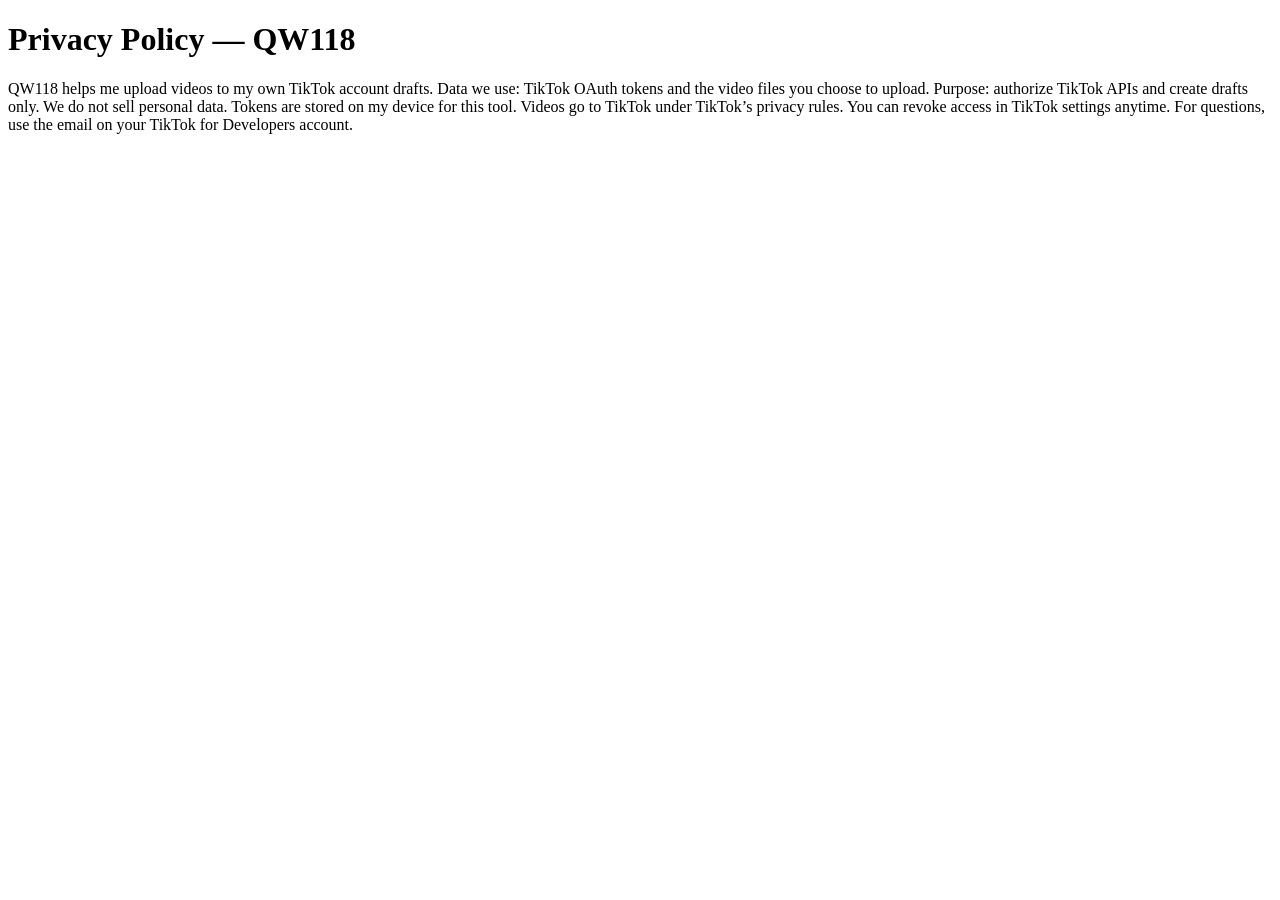
==== privacy.html/index.html @ f322262a "Create index.html" ====
<!DOCTYPE html>
<html lang="en">
<head>
  <meta charset="utf-8" />
  <meta name="viewport" content="width=device-width, initial-scale=1" />
  <title>QW118 Privacy Policy</title>
</head>
<body>
  <h1>Privacy Policy — QW118</h1>
  <p>QW118 helps me upload videos to my own TikTok account drafts. Data we use: TikTok OAuth tokens and the video files you choose to upload. Purpose: authorize TikTok APIs and create drafts only. We do not sell personal data. Tokens are stored on my device for this tool. Videos go to TikTok under TikTok’s privacy rules. You can revoke access in TikTok settings anytime. For questions, use the email on your TikTok for Developers account.</p>
</body>
</html>
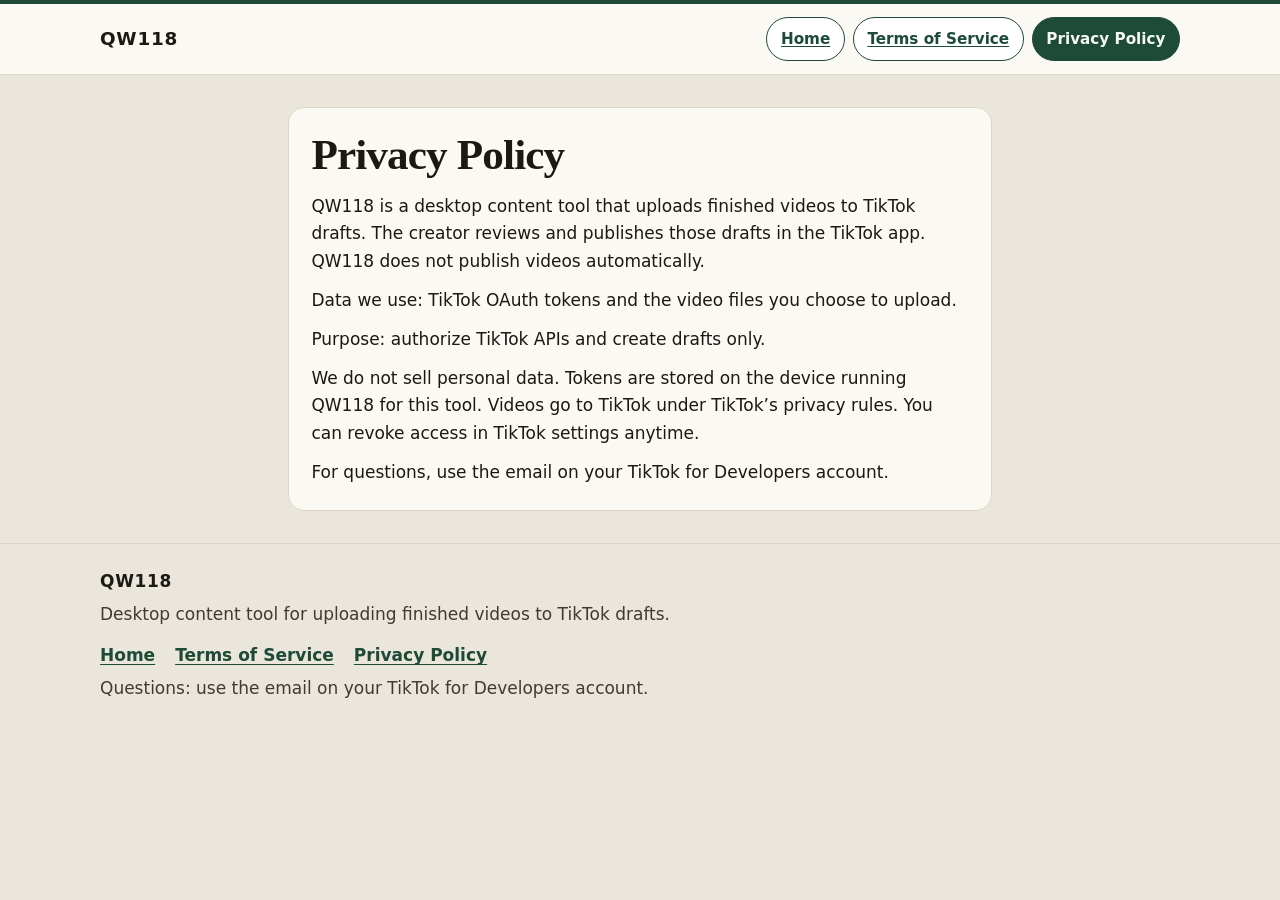
==== commit 80b5315c: "Add a QW118 product homepage for TikTok website review Replace the empty landing page with a desktop" ====
--- a/privacy.html/index.html
+++ b/privacy.html/index.html
@@ -3,10 +3,44 @@
 <head>
   <meta charset="utf-8" />
   <meta name="viewport" content="width=device-width, initial-scale=1" />
-  <title>QW118 Privacy Policy</title>
+  <title>Privacy Policy — QW118</title>
+  <meta name="description" content="Privacy Policy for QW118. TikTok OAuth tokens and chosen video files are used only to authorize TikTok and create drafts. QW118 does not sell personal data." />
+  <link rel="stylesheet" href="../styles.css" />
 </head>
 <body>
-  <h1>Privacy Policy — QW118</h1>
-  <p>QW118 helps me upload videos to my own TikTok account drafts. Data we use: TikTok OAuth tokens and the video files you choose to upload. Purpose: authorize TikTok APIs and create drafts only. We do not sell personal data. Tokens are stored on my device for this tool. Videos go to TikTok under TikTok’s privacy rules. You can revoke access in TikTok settings anytime. For questions, use the email on your TikTok for Developers account.</p>
+  <header class="site-header">
+    <div class="wrap header-inner">
+      <a class="brand" href="../">QW118</a>
+      <nav class="site-nav" aria-label="Primary">
+        <a href="../">Home</a>
+        <a href="../terms.html/">Terms of Service</a>
+        <a href="../privacy.html/" aria-current="page">Privacy Policy</a>
+      </nav>
+    </div>
+  </header>
+
+  <main class="policy">
+    <article class="wrap policy-card">
+      <h1>Privacy Policy</h1>
+      <p>QW118 is a desktop content tool that uploads finished videos to TikTok drafts. The creator reviews and publishes those drafts in the TikTok app. QW118 does not publish videos automatically.</p>
+      <p>Data we use: TikTok OAuth tokens and the video files you choose to upload.</p>
+      <p>Purpose: authorize TikTok APIs and create drafts only.</p>
+      <p>We do not sell personal data. Tokens are stored on the device running QW118 for this tool. Videos go to TikTok under TikTok’s privacy rules. You can revoke access in TikTok settings anytime.</p>
+      <p>For questions, use the email on your TikTok for Developers account.</p>
+    </article>
+  </main>
+
+  <footer class="site-footer">
+    <div class="wrap">
+      <p class="footer-brand">QW118</p>
+      <p class="footer-note">Desktop content tool for uploading finished videos to TikTok drafts.</p>
+      <nav class="footer-nav" aria-label="Footer">
+        <a href="../">Home</a>
+        <a href="../terms.html/">Terms of Service</a>
+        <a href="../privacy.html/" aria-current="page">Privacy Policy</a>
+      </nav>
+      <p class="footer-contact">Questions: use the email on your TikTok for Developers account.</p>
+    </div>
+  </footer>
 </body>
 </html>
--- a/styles.css
+++ b/styles.css
@@ -0,0 +1,404 @@
+:root {
+  color-scheme: light;
+  --bg: #ebe6dc;
+  --paper: #fbf9f4;
+  --ink: #1c1915;
+  --muted: #3f3a34;
+  --accent-soft: #e7f0eb;
+  --line: #ddd6c8;
+  --accent: #1e4a38;
+  --accent-ink: #f4f7f5;
+  --sans: system-ui, -apple-system, "Segoe UI", Roboto, Helvetica, Arial, sans-serif;
+  --serif: Georgia, "Iowan Old Style", "Palatino Linotype", Palatino, serif;
+}
+
+*,
+*::before,
+*::after {
+  box-sizing: border-box;
+}
+
+html {
+  scroll-behavior: smooth;
+}
+
+body {
+  margin: 0;
+  background: var(--bg);
+  color: var(--ink);
+  font-family: var(--sans);
+  font-size: 1.0625rem;
+  line-height: 1.6;
+}
+
+a {
+  color: var(--accent);
+}
+
+a:hover {
+  color: #14362a;
+}
+
+a:focus-visible {
+  outline: 2px solid var(--accent);
+  outline-offset: 3px;
+}
+
+.wrap {
+  width: min(1080px, calc(100% - 2rem));
+  margin-inline: auto;
+}
+
+.site-header {
+  background: var(--paper);
+  border-bottom: 1px solid var(--line);
+  border-top: 4px solid var(--accent);
+  position: sticky;
+  top: 0;
+  z-index: 2;
+}
+
+.header-inner {
+  display: flex;
+  flex-wrap: wrap;
+  align-items: center;
+  justify-content: space-between;
+  gap: 0.75rem 1.25rem;
+  padding: 0.8rem 0;
+}
+
+.brand {
+  color: var(--ink);
+  font-weight: 700;
+  font-size: 1.15rem;
+  letter-spacing: 0.04em;
+  text-decoration: none;
+}
+
+.brand:hover {
+  color: var(--accent);
+}
+
+.site-nav {
+  display: flex;
+  flex-wrap: wrap;
+  gap: 0.5rem;
+}
+
+.site-nav a {
+  display: inline-flex;
+  align-items: center;
+  justify-content: center;
+  min-height: 44px;
+  padding: 0.4rem 0.85rem;
+  border: 1px solid var(--accent);
+  border-radius: 999px;
+  background: #fff;
+  color: var(--accent);
+  font-size: 0.95rem;
+  font-weight: 700;
+  line-height: 1.2;
+  text-decoration: underline;
+  text-underline-offset: 0.16em;
+  white-space: nowrap;
+}
+
+.site-nav a:hover {
+  background: var(--accent-soft);
+  color: #14362a;
+}
+
+.site-nav a[aria-current="page"] {
+  background: var(--accent);
+  color: var(--accent-ink);
+  text-decoration: none;
+}
+
+.hero {
+  padding: 2.5rem 0 1rem;
+}
+
+.hero-grid {
+  display: grid;
+  grid-template-columns: minmax(0, 1.45fr) minmax(260px, 0.8fr);
+  gap: 1.5rem;
+  align-items: start;
+}
+
+.eyebrow {
+  margin: 0 0 0.6rem;
+  color: var(--accent);
+  font-size: 0.78rem;
+  font-weight: 700;
+  letter-spacing: 0.08em;
+  text-transform: uppercase;
+}
+
+h1,
+h2,
+h3 {
+  font-family: var(--serif);
+  font-weight: 700;
+  line-height: 1.15;
+}
+
+h1 {
+  margin: 0 0 0.9rem;
+  font-size: clamp(2.05rem, 4.6vw, 3.35rem);
+  letter-spacing: -0.02em;
+}
+
+.lede {
+  margin: 0;
+  max-width: 42rem;
+  font-size: 1.12rem;
+  color: var(--ink);
+}
+
+.glance,
+.card,
+.notice,
+.faq,
+.policy-card {
+  background: var(--paper);
+  border: 1px solid var(--line);
+  border-radius: 16px;
+}
+
+.glance {
+  padding: 1.1rem 1.2rem 0.4rem;
+}
+
+.glance h2 {
+  margin: 0 0 0.35rem;
+  font-size: 1.25rem;
+}
+
+.glance div {
+  padding: 0.7rem 0;
+  border-top: 1px solid var(--line);
+}
+
+.glance dt {
+  color: var(--muted);
+  font-size: 0.75rem;
+  font-weight: 700;
+  letter-spacing: 0.04em;
+  text-transform: uppercase;
+}
+
+.glance dd {
+  margin: 0.12rem 0 0;
+  font-weight: 600;
+}
+
+.section {
+  padding: 1.25rem 0;
+}
+
+.section h2 {
+  margin: 0 0 0.85rem;
+  font-size: clamp(1.5rem, 2.5vw, 1.9rem);
+}
+
+.steps {
+  list-style: none;
+  counter-reset: step;
+  display: grid;
+  grid-template-columns: repeat(3, minmax(0, 1fr));
+  gap: 1rem;
+  margin: 0;
+  padding: 0;
+}
+
+.steps li {
+  counter-increment: step;
+  background: var(--paper);
+  border: 1px solid var(--line);
+  border-radius: 16px;
+  padding: 1.1rem 1.15rem 1.2rem;
+}
+
+.steps li::before {
+  content: counter(step);
+  display: grid;
+  place-items: center;
+  width: 1.85rem;
+  height: 1.85rem;
+  margin-bottom: 0.75rem;
+  border-radius: 50%;
+  background: var(--accent);
+  color: #fff;
+  font-family: var(--sans);
+  font-size: 0.85rem;
+  font-weight: 700;
+}
+
+.steps h3 {
+  margin: 0 0 0.4rem;
+  font-size: 1.25rem;
+}
+
+.steps p,
+.split p,
+.faq p,
+.policy-card p,
+.policy-card li {
+  margin: 0;
+  color: var(--ink);
+}
+
+.steps p + p,
+.faq p + p,
+.policy-card p + p,
+.policy-card p + ol,
+.policy-card ol + p {
+  margin-top: 0.75rem;
+}
+
+.split {
+  display: grid;
+  grid-template-columns: minmax(0, 1.15fr) minmax(260px, 0.85fr);
+  gap: 1rem;
+  align-items: stretch;
+}
+
+.card,
+.notice {
+  padding: 1.2rem 1.25rem 1.3rem;
+}
+
+.card h2,
+.notice h2,
+.faq h2 {
+  margin-top: 0;
+}
+
+.points {
+  margin: 0.8rem 0 0;
+  padding-left: 1.15rem;
+}
+
+.points li + li {
+  margin-top: 0.45rem;
+}
+
+.notice {
+  background: var(--accent);
+  border-color: var(--accent);
+  color: var(--accent-ink);
+}
+
+.notice h2,
+.notice p {
+  color: var(--accent-ink);
+}
+
+.faq {
+  padding: 0.4rem 1.25rem;
+}
+
+.faq details {
+  border-top: 1px solid var(--line);
+  padding: 0.85rem 0;
+}
+
+.faq details:first-of-type {
+  border-top: 0;
+}
+
+.faq summary {
+  cursor: pointer;
+  font-weight: 700;
+}
+
+.faq summary:focus-visible {
+  outline: 2px solid var(--accent);
+  outline-offset: 3px;
+}
+
+.faq p {
+  margin: 0.55rem 0 0.2rem;
+}
+
+.site-footer {
+  margin-top: 1rem;
+  padding: 1.5rem 0 2.25rem;
+  border-top: 1px solid var(--line);
+}
+
+.footer-brand {
+  margin: 0;
+  font-weight: 700;
+  letter-spacing: 0.04em;
+}
+
+.footer-note,
+.footer-contact {
+  margin: 0.35rem 0 0;
+  color: var(--muted);
+}
+
+.footer-nav {
+  display: flex;
+  flex-wrap: wrap;
+  gap: 0.75rem 1.25rem;
+  margin-top: 0.9rem;
+}
+
+.footer-nav a {
+  font-weight: 700;
+  text-decoration: underline;
+  text-underline-offset: 0.18em;
+}
+
+.policy {
+  padding: 2rem 0 1rem;
+}
+
+.policy-card {
+  max-width: 44rem;
+  padding: 1.4rem 1.4rem 1.5rem;
+}
+
+.policy-card h1 {
+  margin: 0 0 0.85rem;
+  font-size: clamp(2rem, 4vw, 2.7rem);
+}
+
+.policy-card ol {
+  margin: 0.75rem 0 0;
+  padding-left: 1.25rem;
+}
+
+.policy-card li + li {
+  margin-top: 0.4rem;
+}
+
+@media (max-width: 840px) {
+  .hero-grid,
+  .split,
+  .steps {
+    grid-template-columns: 1fr;
+  }
+
+  .hero {
+    padding-top: 1.6rem;
+  }
+}
+
+@media (max-width: 420px) {
+  .site-nav {
+    width: 100%;
+  }
+
+  .site-nav a {
+    white-space: normal;
+  }
+}
+
+@media (prefers-reduced-motion: reduce) {
+  html {
+    scroll-behavior: auto;
+  }
+}
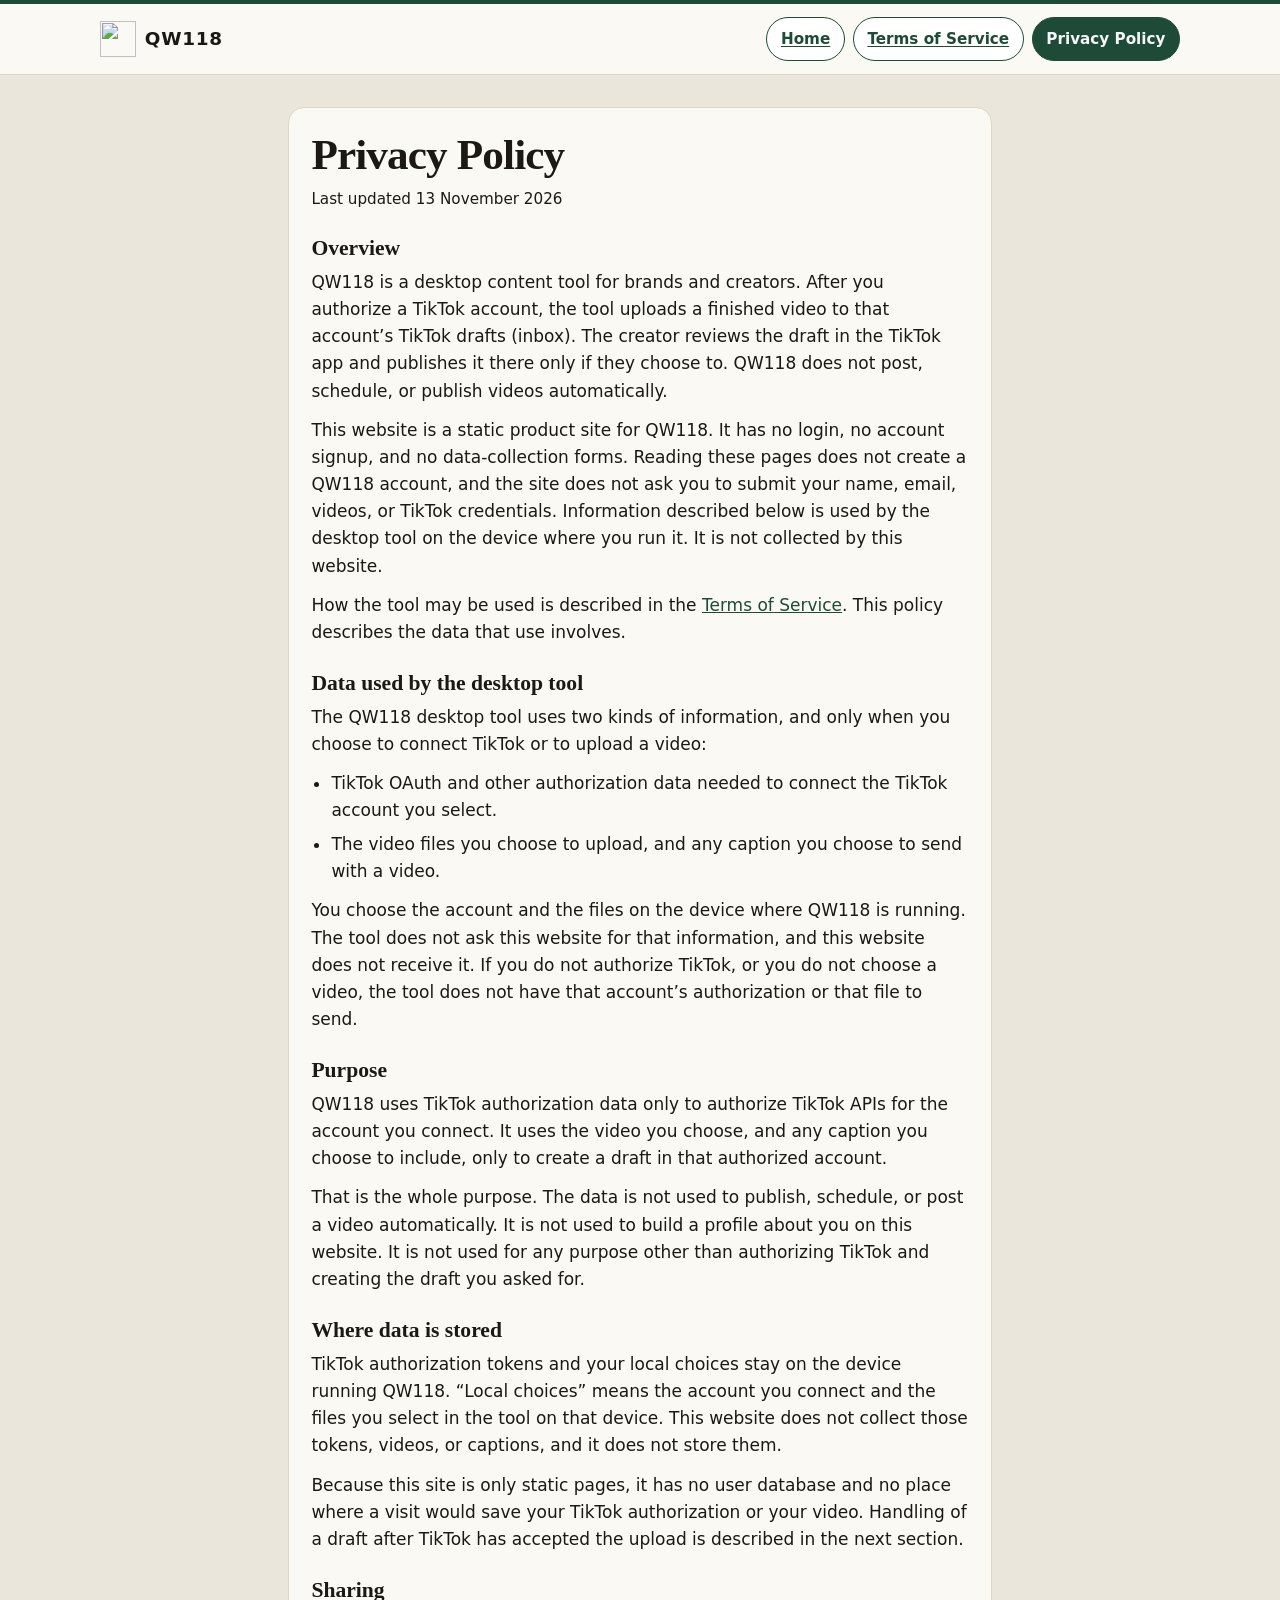
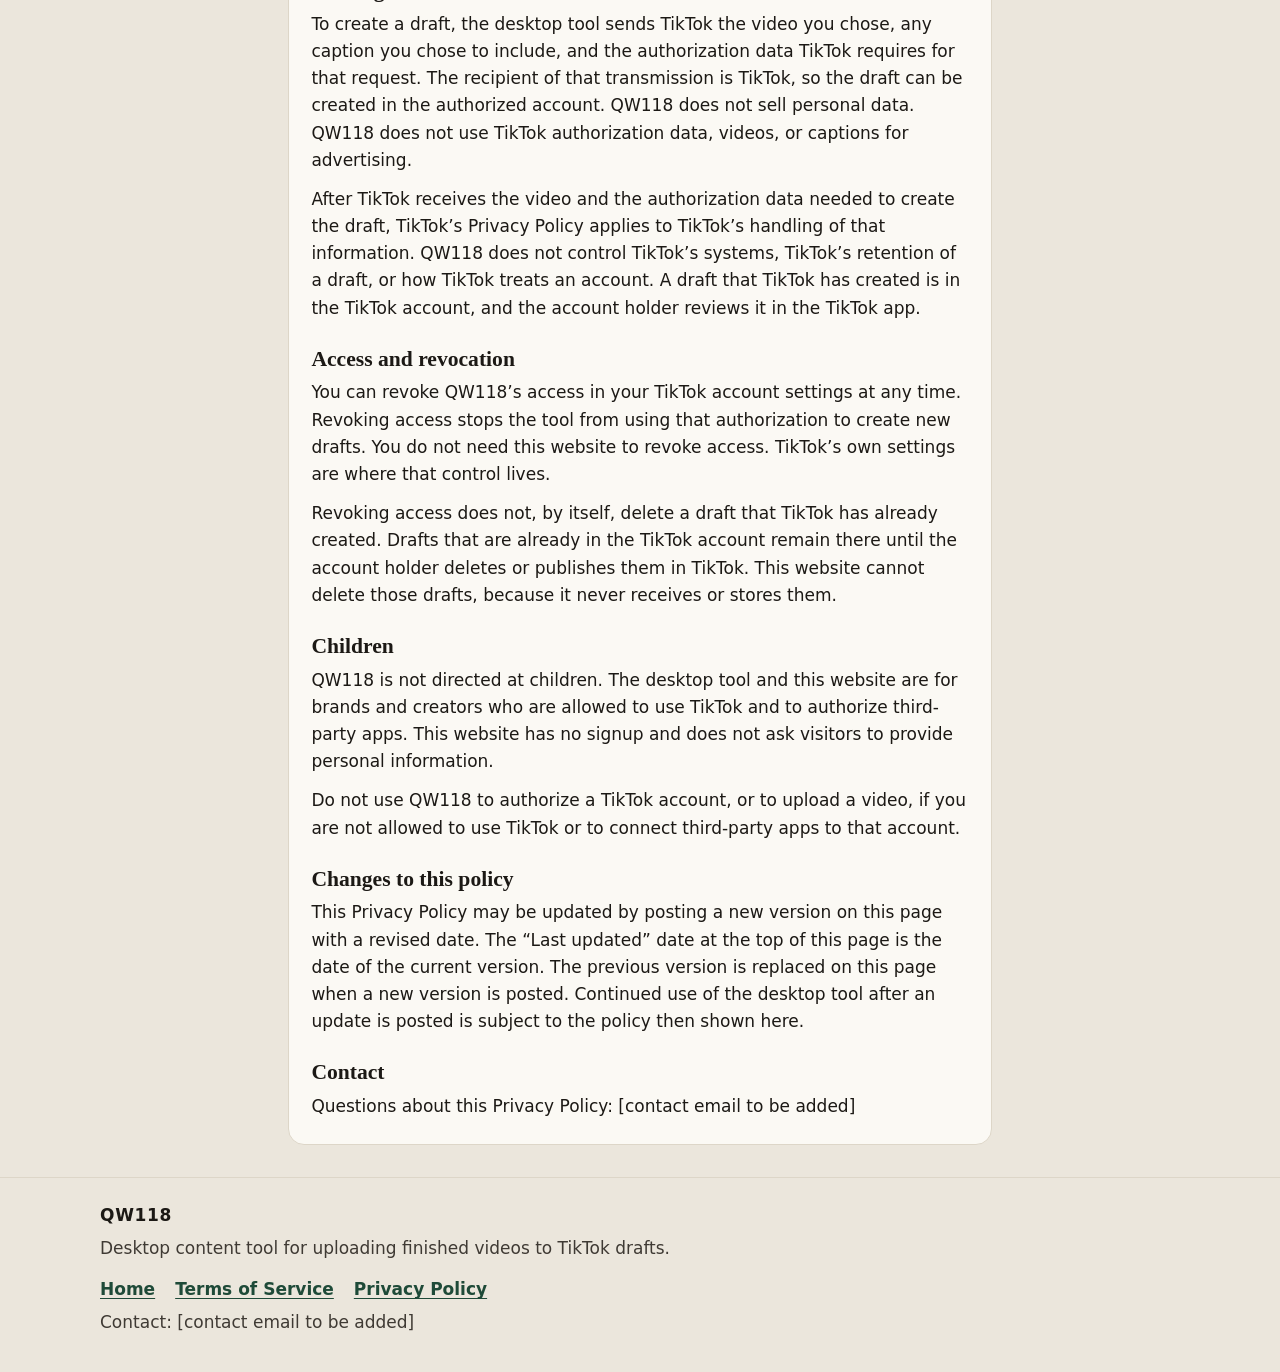
==== commit 7141710a: "Add the official QW118 icon and full legal pages. Use the supplied icon files for the favicon, Apple" ====
--- a/privacy.html/index.html
+++ b/privacy.html/index.html
@@ -4,13 +4,17 @@
   <meta charset="utf-8" />
   <meta name="viewport" content="width=device-width, initial-scale=1" />
   <title>Privacy Policy — QW118</title>
-  <meta name="description" content="Privacy Policy for QW118. TikTok OAuth tokens and chosen video files are used only to authorize TikTok and create drafts. QW118 does not sell personal data." />
+  <meta name="description" content="Privacy Policy for QW118. The desktop tool uses TikTok authorization and chosen videos only to create drafts. This website is static and does not collect that data." />
+  <link rel="icon" href="/qw118-legal/favicon.ico" sizes="any">
+  <link rel="icon" type="image/png" sizes="32x32" href="/qw118-legal/qw118-favicon-32.png">
+  <link rel="icon" type="image/png" sizes="16x16" href="/qw118-legal/qw118-favicon-16.png">
+  <link rel="apple-touch-icon" href="/qw118-legal/apple-touch-icon.png">
   <link rel="stylesheet" href="../styles.css" />
 </head>
 <body>
   <header class="site-header">
     <div class="wrap header-inner">
-      <a class="brand" href="../">QW118</a>
+      <a class="brand" href="../"><img class="brand-mark" src="/qw118-legal/qw118-favicon-192.png" width="36" height="36" alt="">QW118</a>
       <nav class="site-nav" aria-label="Primary">
         <a href="../">Home</a>
         <a href="../terms.html/">Terms of Service</a>
@@ -22,11 +26,64 @@
   <main class="policy">
     <article class="wrap policy-card">
       <h1>Privacy Policy</h1>
-      <p>QW118 is a desktop content tool that uploads finished videos to TikTok drafts. The creator reviews and publishes those drafts in the TikTok app. QW118 does not publish videos automatically.</p>
-      <p>Data we use: TikTok OAuth tokens and the video files you choose to upload.</p>
-      <p>Purpose: authorize TikTok APIs and create drafts only.</p>
-      <p>We do not sell personal data. Tokens are stored on the device running QW118 for this tool. Videos go to TikTok under TikTok’s privacy rules. You can revoke access in TikTok settings anytime.</p>
-      <p>For questions, use the email on your TikTok for Developers account.</p>
+      <p class="policy-updated">Last updated 13 November 2026</p>
+
+      <section aria-labelledby="overview-title">
+        <h2 id="overview-title">Overview</h2>
+        <p>QW118 is a desktop content tool for brands and creators. After you authorize a TikTok account, the tool uploads a finished video to that account’s TikTok drafts (inbox). The creator reviews the draft in the TikTok app and publishes it there only if they choose to. QW118 does not post, schedule, or publish videos automatically.</p>
+        <p>This website is a static product site for QW118. It has no login, no account signup, and no data-collection forms. Reading these pages does not create a QW118 account, and the site does not ask you to submit your name, email, videos, or TikTok credentials. Information described below is used by the desktop tool on the device where you run it. It is not collected by this website.</p>
+        <p>How the tool may be used is described in the <a href="../terms.html/">Terms of Service</a>. This policy describes the data that use involves.</p>
+      </section>
+
+      <section aria-labelledby="data-title">
+        <h2 id="data-title">Data used by the desktop tool</h2>
+        <p>The QW118 desktop tool uses two kinds of information, and only when you choose to connect TikTok or to upload a video:</p>
+        <ul>
+          <li>TikTok OAuth and other authorization data needed to connect the TikTok account you select.</li>
+          <li>The video files you choose to upload, and any caption you choose to send with a video.</li>
+        </ul>
+        <p>You choose the account and the files on the device where QW118 is running. The tool does not ask this website for that information, and this website does not receive it. If you do not authorize TikTok, or you do not choose a video, the tool does not have that account’s authorization or that file to send.</p>
+      </section>
+
+      <section aria-labelledby="purpose-title">
+        <h2 id="purpose-title">Purpose</h2>
+        <p>QW118 uses TikTok authorization data only to authorize TikTok APIs for the account you connect. It uses the video you choose, and any caption you choose to include, only to create a draft in that authorized account.</p>
+        <p>That is the whole purpose. The data is not used to publish, schedule, or post a video automatically. It is not used to build a profile about you on this website. It is not used for any purpose other than authorizing TikTok and creating the draft you asked for.</p>
+      </section>
+
+      <section aria-labelledby="storage-title">
+        <h2 id="storage-title">Where data is stored</h2>
+        <p>TikTok authorization tokens and your local choices stay on the device running QW118. “Local choices” means the account you connect and the files you select in the tool on that device. This website does not collect those tokens, videos, or captions, and it does not store them.</p>
+        <p>Because this site is only static pages, it has no user database and no place where a visit would save your TikTok authorization or your video. Handling of a draft after TikTok has accepted the upload is described in the next section.</p>
+      </section>
+
+      <section aria-labelledby="sharing-title">
+        <h2 id="sharing-title">Sharing</h2>
+        <p>To create a draft, the desktop tool sends TikTok the video you chose, any caption you chose to include, and the authorization data TikTok requires for that request. The recipient of that transmission is TikTok, so the draft can be created in the authorized account. QW118 does not sell personal data. QW118 does not use TikTok authorization data, videos, or captions for advertising.</p>
+        <p>After TikTok receives the video and the authorization data needed to create the draft, TikTok’s Privacy Policy applies to TikTok’s handling of that information. QW118 does not control TikTok’s systems, TikTok’s retention of a draft, or how TikTok treats an account. A draft that TikTok has created is in the TikTok account, and the account holder reviews it in the TikTok app.</p>
+      </section>
+
+      <section aria-labelledby="revocation-title">
+        <h2 id="revocation-title">Access and revocation</h2>
+        <p>You can revoke QW118’s access in your TikTok account settings at any time. Revoking access stops the tool from using that authorization to create new drafts. You do not need this website to revoke access. TikTok’s own settings are where that control lives.</p>
+        <p>Revoking access does not, by itself, delete a draft that TikTok has already created. Drafts that are already in the TikTok account remain there until the account holder deletes or publishes them in TikTok. This website cannot delete those drafts, because it never receives or stores them.</p>
+      </section>
+
+      <section aria-labelledby="children-title">
+        <h2 id="children-title">Children</h2>
+        <p>QW118 is not directed at children. The desktop tool and this website are for brands and creators who are allowed to use TikTok and to authorize third-party apps. This website has no signup and does not ask visitors to provide personal information.</p>
+        <p>Do not use QW118 to authorize a TikTok account, or to upload a video, if you are not allowed to use TikTok or to connect third-party apps to that account.</p>
+      </section>
+
+      <section aria-labelledby="policy-changes-title">
+        <h2 id="policy-changes-title">Changes to this policy</h2>
+        <p>This Privacy Policy may be updated by posting a new version on this page with a revised date. The “Last updated” date at the top of this page is the date of the current version. The previous version is replaced on this page when a new version is posted. Continued use of the desktop tool after an update is posted is subject to the policy then shown here.</p>
+      </section>
+
+      <section aria-labelledby="contact-title">
+        <h2 id="contact-title">Contact</h2>
+        <p>Questions about this Privacy Policy: [contact email to be added]</p>
+      </section>
     </article>
   </main>
 
@@ -39,7 +96,7 @@
         <a href="../terms.html/">Terms of Service</a>
         <a href="../privacy.html/" aria-current="page">Privacy Policy</a>
       </nav>
-      <p class="footer-contact">Questions: use the email on your TikTok for Developers account.</p>
+      <p class="footer-contact">Contact: [contact email to be added]</p>
     </div>
   </footer>
 </body>
--- a/styles.css
+++ b/styles.css
@@ -68,11 +68,21 @@
 }
 
 .brand {
+  display: inline-flex;
+  align-items: center;
+  gap: 0.55rem;
   color: var(--ink);
   font-weight: 700;
   font-size: 1.15rem;
   letter-spacing: 0.04em;
   text-decoration: none;
+}
+
+.brand-mark {
+  display: block;
+  width: 36px;
+  height: 36px;
+  flex: 0 0 auto;
 }
 
 .brand:hover {
@@ -252,7 +262,9 @@
 .faq p + p,
 .policy-card p + p,
 .policy-card p + ol,
-.policy-card ol + p {
+.policy-card p + ul,
+.policy-card ol + p,
+.policy-card ul + p {
   margin-top: 0.75rem;
 }
 
@@ -362,11 +374,23 @@
 }
 
 .policy-card h1 {
-  margin: 0 0 0.85rem;
+  margin: 0 0 0.45rem;
   font-size: clamp(2rem, 4vw, 2.7rem);
 }
 
-.policy-card ol {
+.policy-updated {
+  margin: 0 0 0.35rem;
+  color: var(--muted);
+  font-size: 0.95rem;
+}
+
+.policy-card h2 {
+  margin: 1.55rem 0 0.5rem;
+  font-size: 1.35rem;
+}
+
+.policy-card ol,
+.policy-card ul {
   margin: 0.75rem 0 0;
   padding-left: 1.25rem;
 }
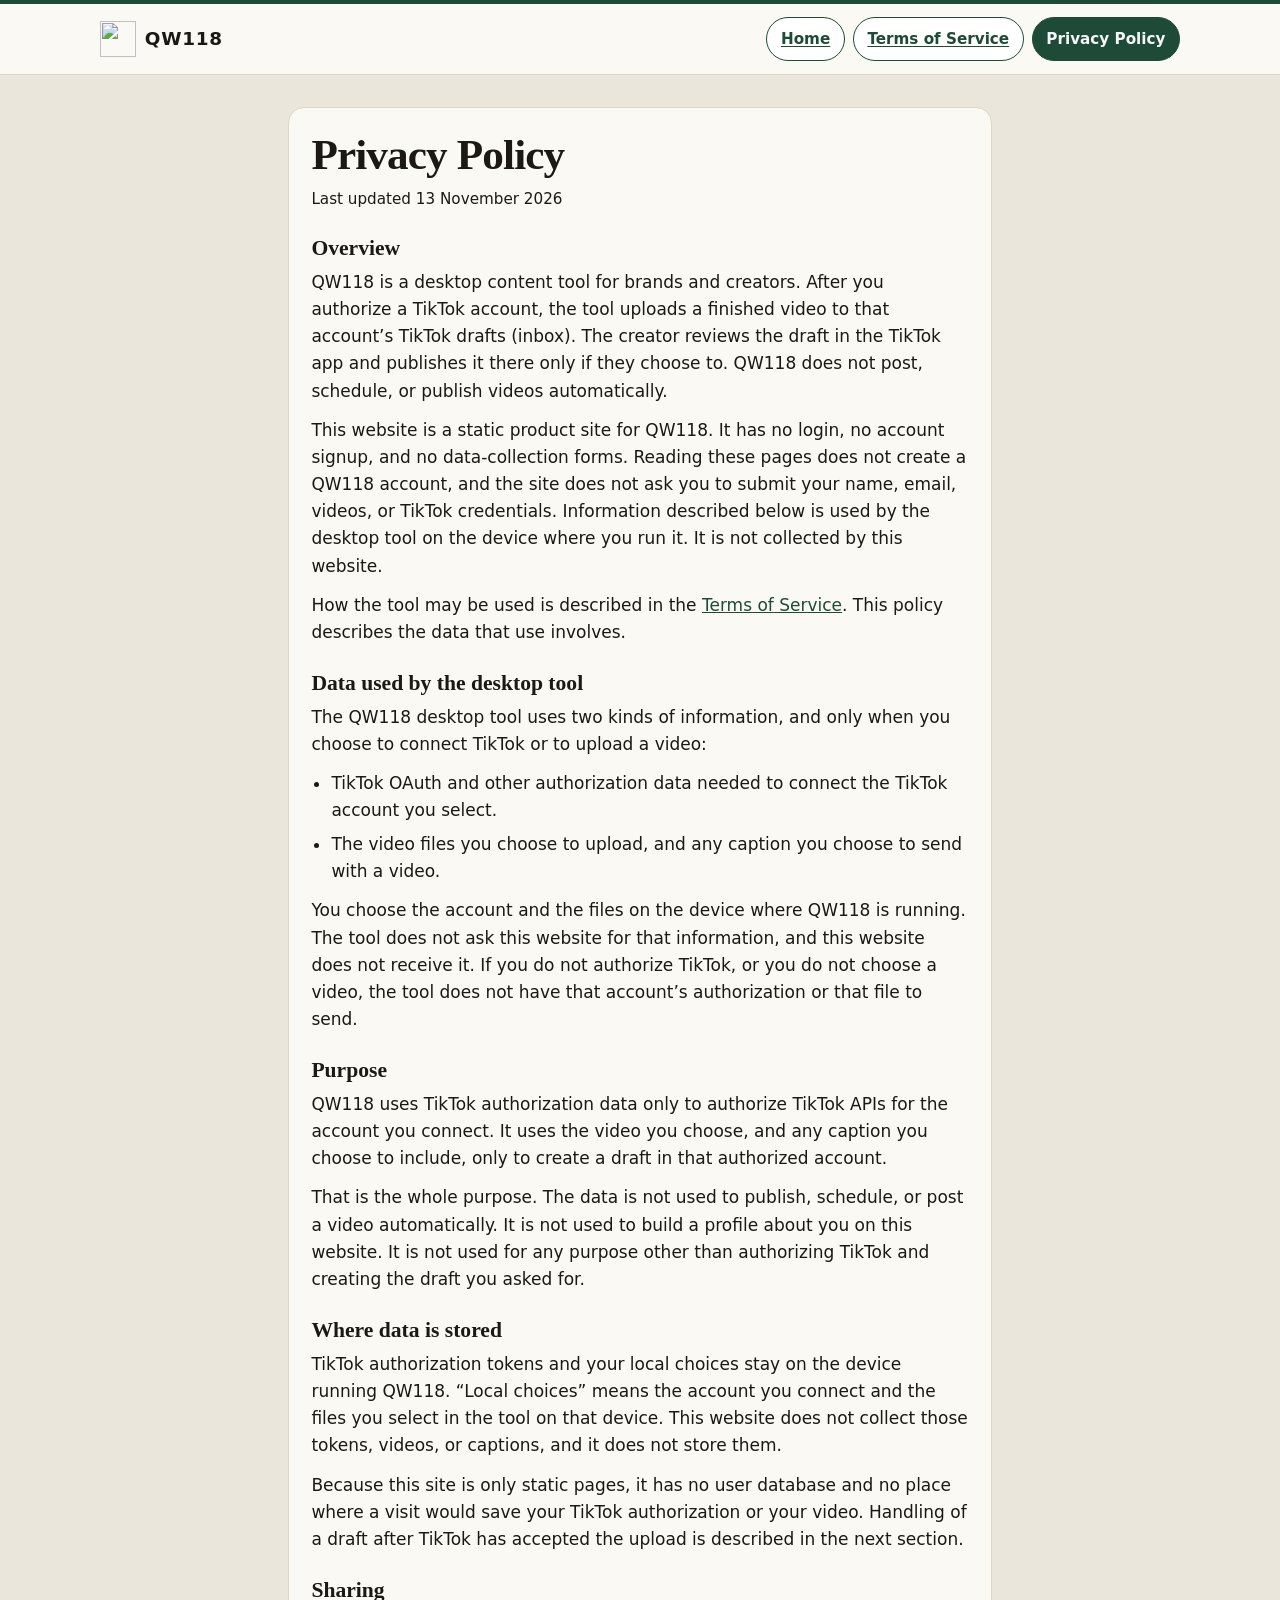
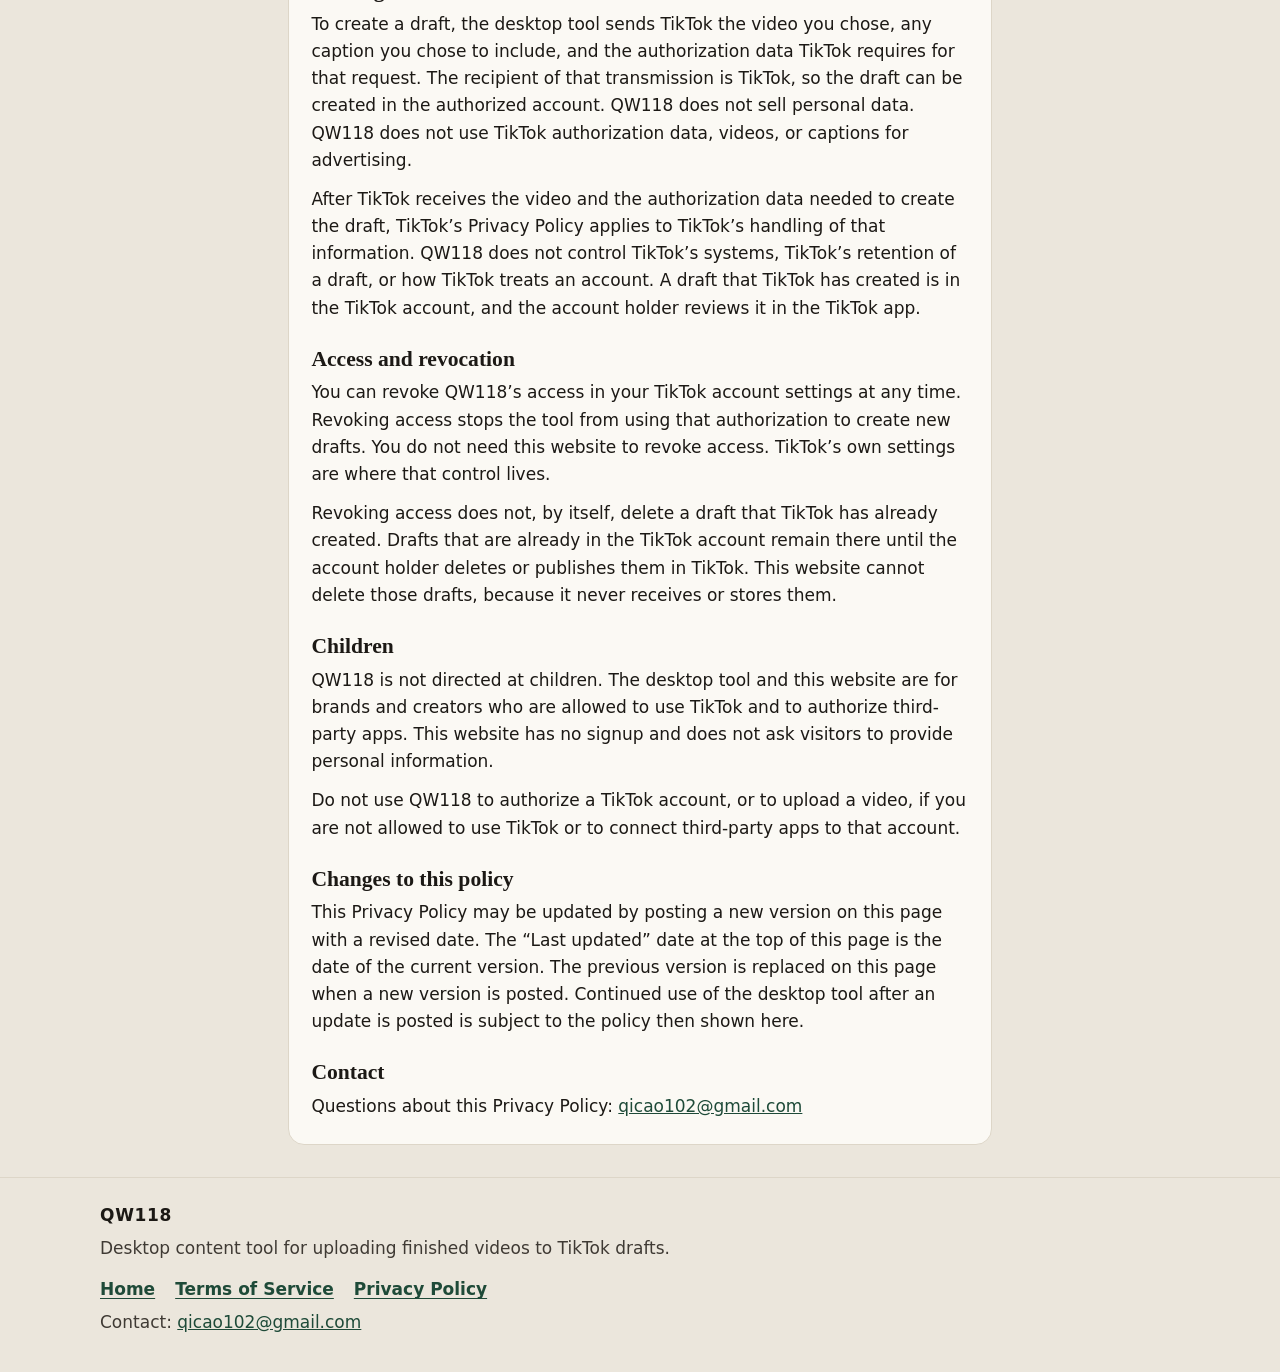
==== commit 16e0e357: "Publish the QW118 contact email. Replace the temporary contact placeholder with a mailto link to qic" ====
--- a/privacy.html/index.html
+++ b/privacy.html/index.html
@@ -82,7 +82,7 @@
 
       <section aria-labelledby="contact-title">
         <h2 id="contact-title">Contact</h2>
-        <p>Questions about this Privacy Policy: [contact email to be added]</p>
+        <p>Questions about this Privacy Policy: <a href="mailto:qicao102@gmail.com">qicao102@gmail.com</a></p>
       </section>
     </article>
   </main>
@@ -96,7 +96,7 @@
         <a href="../terms.html/">Terms of Service</a>
         <a href="../privacy.html/" aria-current="page">Privacy Policy</a>
       </nav>
-      <p class="footer-contact">Contact: [contact email to be added]</p>
+      <p class="footer-contact">Contact: <a href="mailto:qicao102@gmail.com">qicao102@gmail.com</a></p>
     </div>
   </footer>
 </body>
